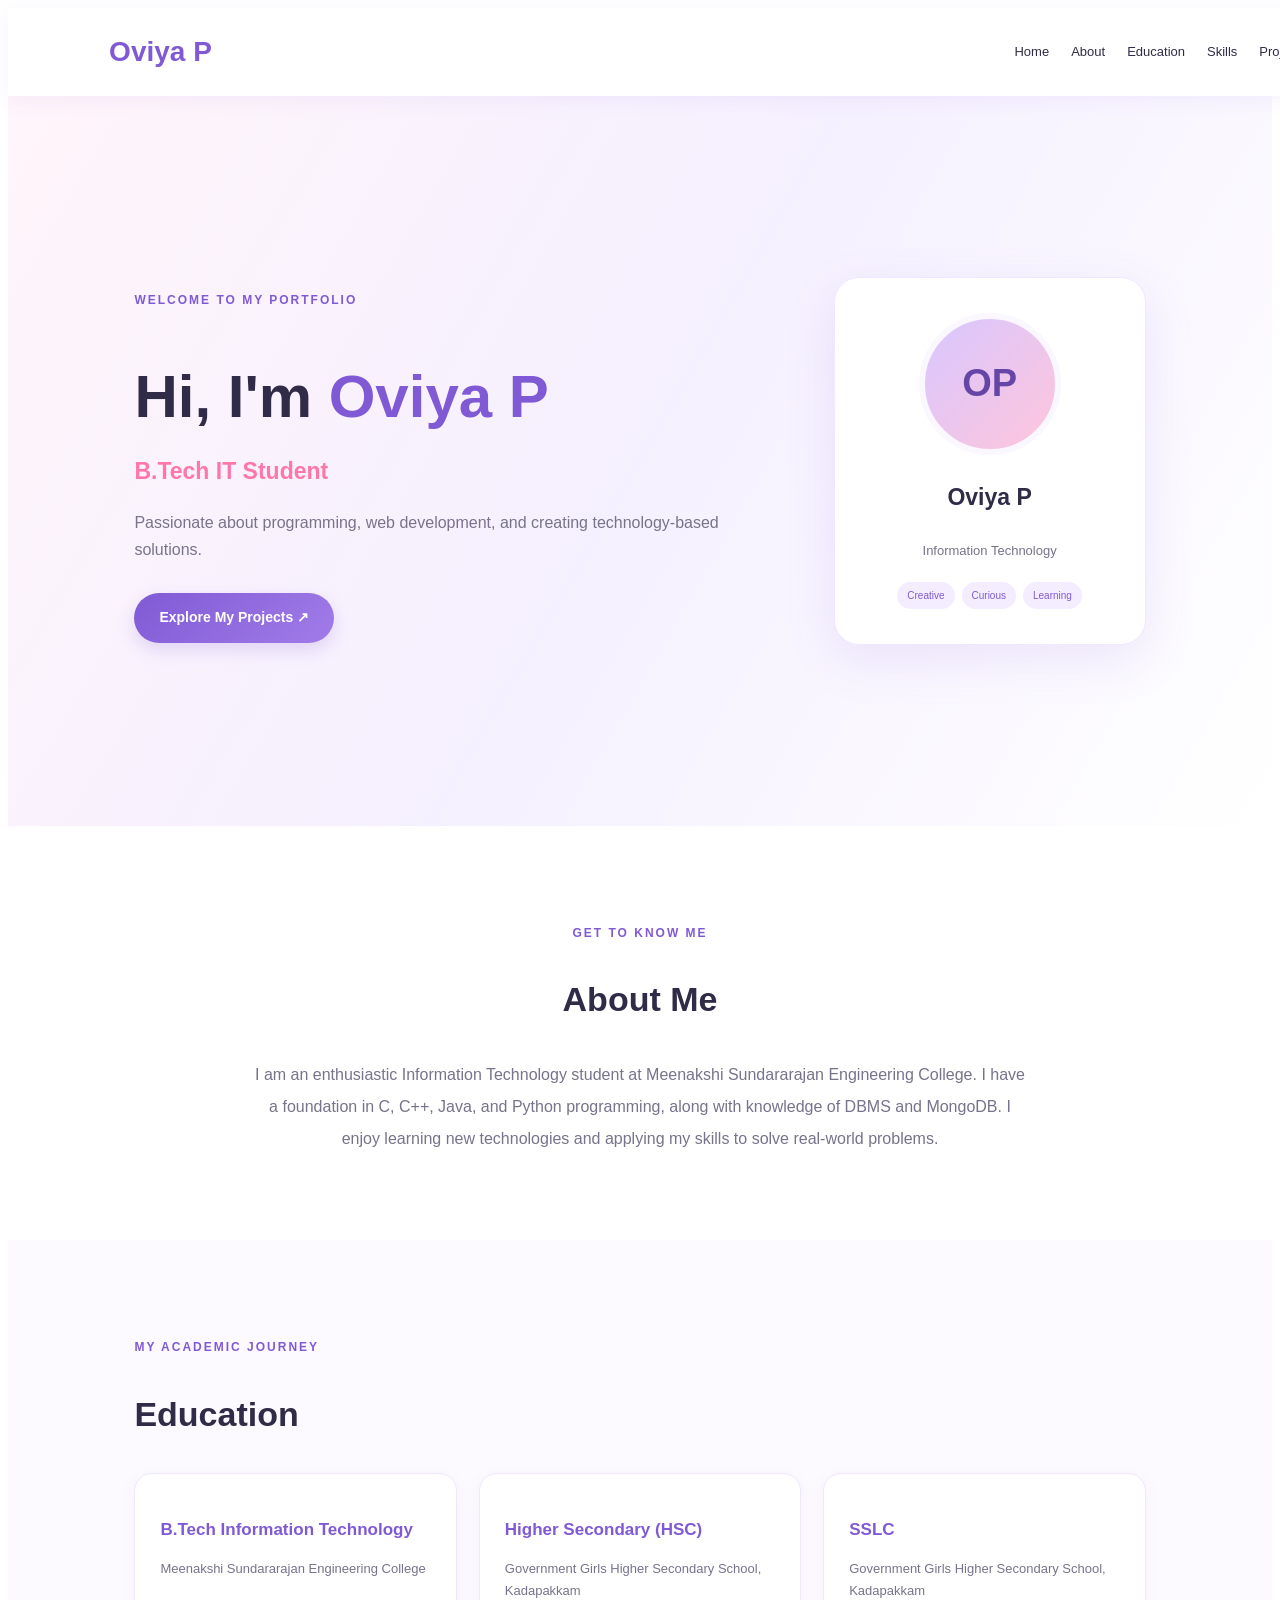
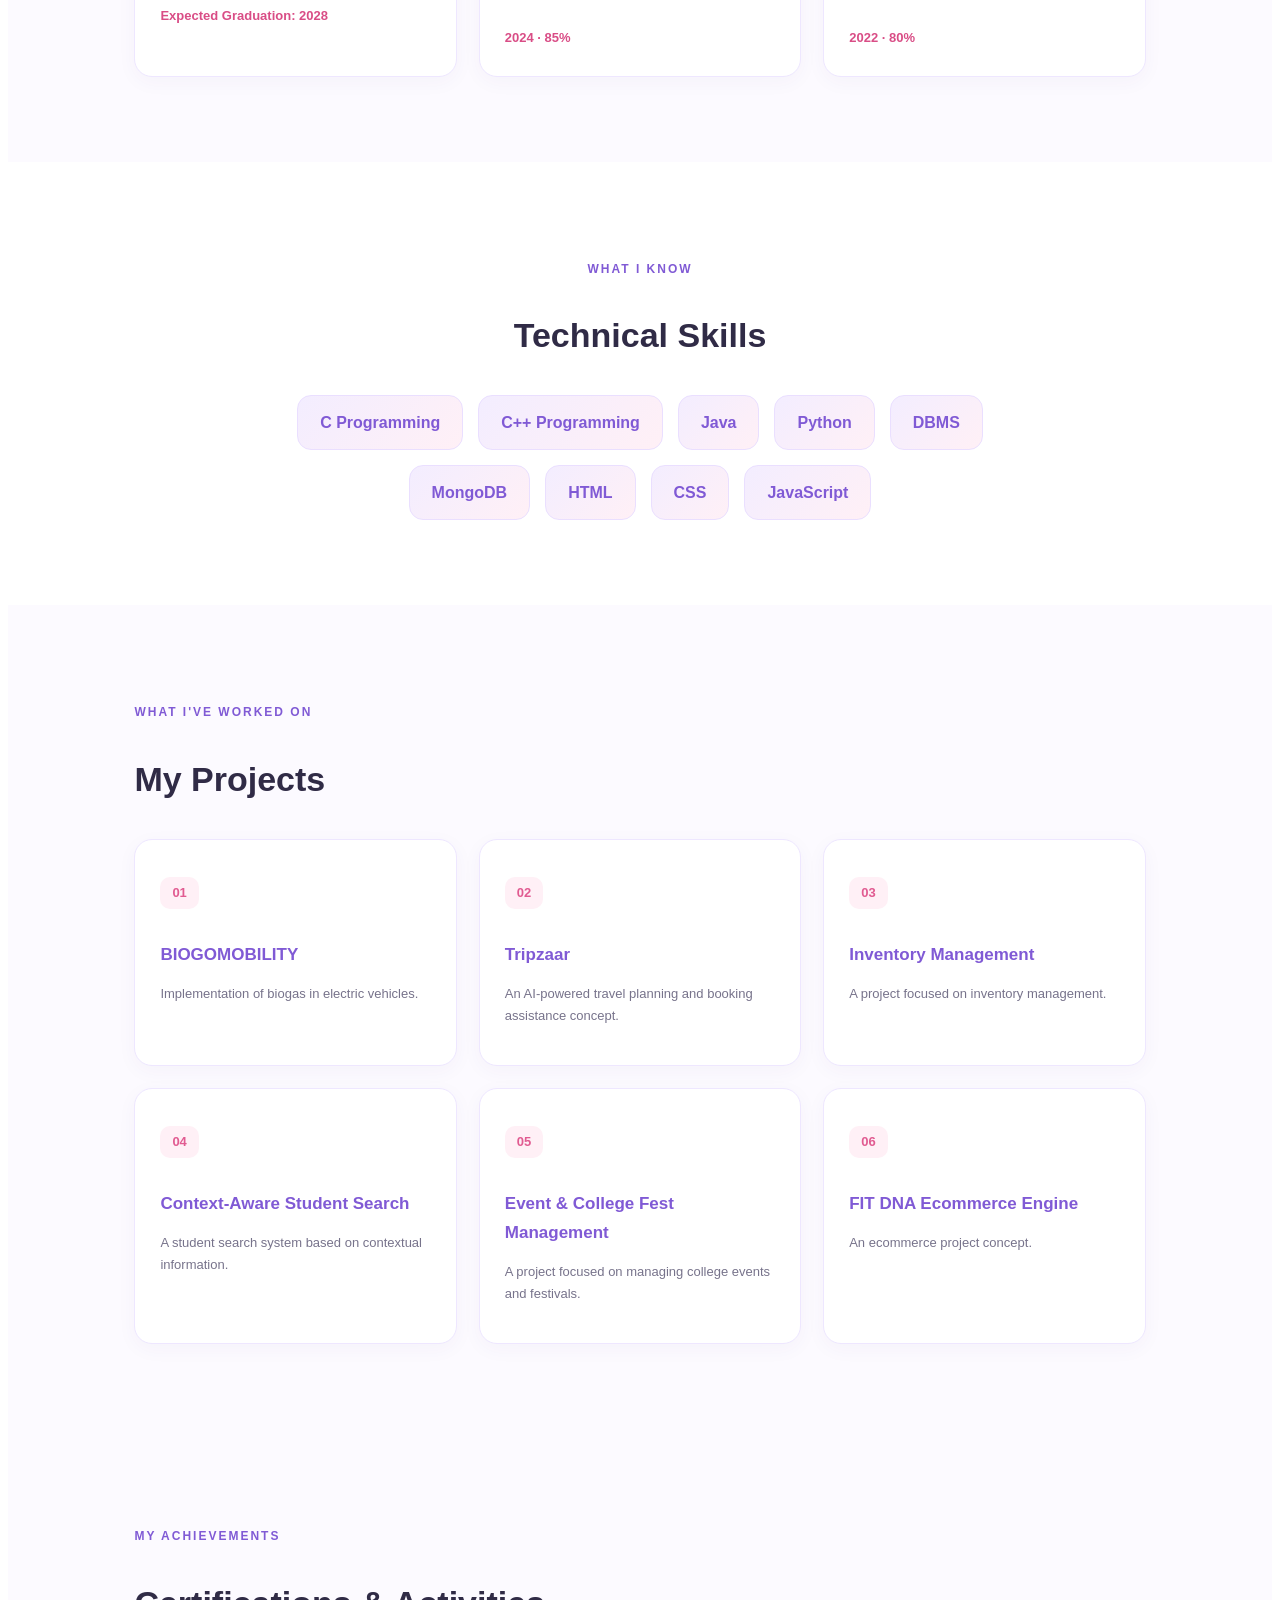
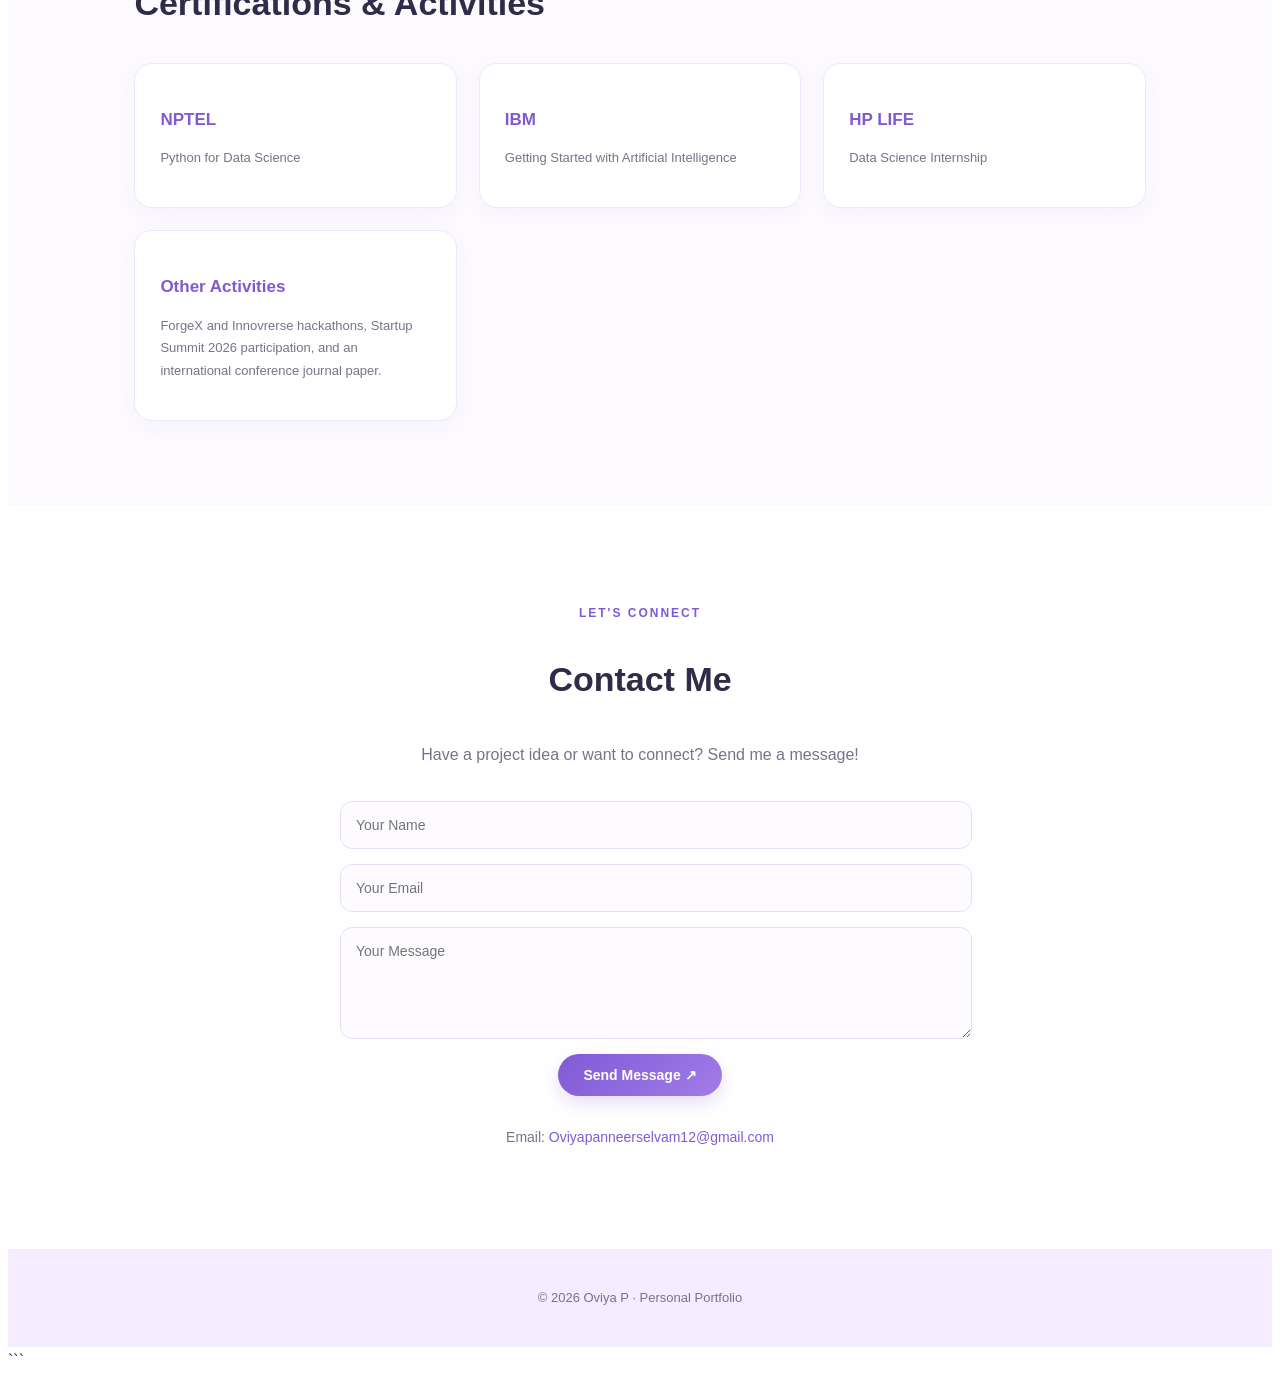
==== index.html @ 3f112557 "Add files via upload" ====
<!DOCTYPE html>
<html lang="en">
<head>
    <meta charset="UTF-8">
    <meta name="viewport" content="width=device-width, initial-scale=1.0">
    <title>Oviya P | Personal Portfolio</title>
    <link rel="stylesheet" href="style.css">
</head>
<body>

    <header>
        <a href="#home" class="logo">Oviya P</a>
        <nav>
            <a href="#home">Home</a>
            <a href="#about">About</a>
            <a href="#education">Education</a>
            <a href="#skills">Skills</a>
            <a href="#projects">Projects</a>
            <a href="#contact">Contact</a>
        </nav>
    </header>

    <section id="home" class="hero">
        <div class="hero-text">
            <p class="tag">WELCOME TO MY PORTFOLIO</p>
            <h1>Hi, I'm <span>Oviya P</span></h1>
            <h2>B.Tech IT Student</h2>
            <p>
                Passionate about programming, web development,
                and creating technology-based solutions.
            </p>
            <a href="#projects" class="btn">Explore My Projects ↗</a>
        </div>

        <div class="hero-card">
            <div class="profile-circle">OP</div>
            <h3>Oviya P</h3>
            <p>Information Technology</p>
            <div class="mini-tags">
                <span>Creative</span>
                <span>Curious</span>
                <span>Learning</span>
            </div>
        </div>
    </section>

    <section id="about">
        <p class="tag">GET TO KNOW ME</p>
        <h2 class="section-title">About Me</h2>
        <p class="about-text">
            I am an enthusiastic Information Technology student at
            Meenakshi Sundararajan Engineering College. I have a foundation
            in C, C++, Java, and Python programming, along with knowledge
            of DBMS and MongoDB. I enjoy learning new technologies and
            applying my skills to solve real-world problems.
        </p>
    </section>

    <section id="education">
        <p class="tag">MY ACADEMIC JOURNEY</p>
        <h2 class="section-title">Education</h2>

        <div class="card-grid">
            <div class="card">
                <h3>B.Tech Information Technology</h3>
                <p>Meenakshi Sundararajan Engineering College</p>
                <span>Expected Graduation: 2028</span>
            </div>

            <div class="card">
                <h3>Higher Secondary (HSC)</h3>
                <p>Government Girls Higher Secondary School, Kadapakkam</p>
                <span>2024 · 85%</span>
            </div>

            <div class="card">
                <h3>SSLC</h3>
                <p>Government Girls Higher Secondary School, Kadapakkam</p>
                <span>2022 · 80%</span>
            </div>
        </div>
    </section>

    <section id="skills">
        <p class="tag">WHAT I KNOW</p>
        <h2 class="section-title">Technical Skills</h2>

        <div class="skills-list">
            <span>C Programming</span>
            <span>C++ Programming</span>
            <span>Java</span>
            <span>Python</span>
            <span>DBMS</span>
            <span>MongoDB</span>
            <span>HTML</span>
            <span>CSS</span>
            <span>JavaScript</span>
        </div>
    </section>

    <section id="projects">
        <p class="tag">WHAT I'VE WORKED ON</p>
        <h2 class="section-title">My Projects</h2>

        <div class="card-grid">
            <div class="card project-card">
                <span class="project-number">01</span>
                <h3>BIOGOMOBILITY</h3>
                <p>Implementation of biogas in electric vehicles.</p>
            </div>

            <div class="card project-card">
                <span class="project-number">02</span>
                <h3>Tripzaar</h3>
                <p>An AI-powered travel planning and booking assistance concept.</p>
            </div>

            <div class="card project-card">
                <span class="project-number">03</span>
                <h3>Inventory Management</h3>
                <p>A project focused on inventory management.</p>
            </div>

            <div class="card project-card">
                <span class="project-number">04</span>
                <h3>Context-Aware Student Search</h3>
                <p>A student search system based on contextual information.</p>
            </div>

            <div class="card project-card">
                <span class="project-number">05</span>
                <h3>Event & College Fest Management</h3>
                <p>A project focused on managing college events and festivals.</p>
            </div>

            <div class="card project-card">
                <span class="project-number">06</span>
                <h3>FIT DNA Ecommerce Engine</h3>
                <p>An ecommerce project concept.</p>
            </div>
        </div>
    </section>

    <section id="certifications">
        <p class="tag">MY ACHIEVEMENTS</p>
        <h2 class="section-title">Certifications & Activities</h2>

        <div class="card-grid">
            <div class="card">
                <h3>NPTEL</h3>
                <p>Python for Data Science</p>
            </div>

            <div class="card">
                <h3>IBM</h3>
                <p>Getting Started with Artificial Intelligence</p>
            </div>

            <div class="card">
                <h3>HP LIFE</h3>
                <p>Data Science Internship</p>
            </div>

            <div class="card">
                <h3>Other Activities</h3>
                <p>ForgeX and Innovrerse hackathons, Startup Summit 2026 participation, and an international conference journal paper.</p>
            </div>
        </div>
    </section>

    <section id="contact">
        <p class="tag">LET'S CONNECT</p>
        <h2 class="section-title">Contact Me</h2>
        <p class="about-text">
            Have a project idea or want to connect? Send me a message!
        </p>

        <form id="contactForm">
            <input type="text" id="name" placeholder="Your Name" required>
            <input type="email" id="email" placeholder="Your Email" required>
            <textarea id="message" placeholder="Your Message" rows="5" required></textarea>
            <button type="submit" class="btn">Send Message ↗</button>
        </form>

        <p id="response"></p>
        <p class="email-link">
            Email:
            <a href="mailto:Oviyapanneerselvam12@gmail.com">
                Oviyapanneerselvam12@gmail.com
            </a>
        </p>
    </section>

    <footer>
        <p>© 2026 Oviya P · Personal Portfolio</p>
    </footer>

    <script src="script.js"></script>
</body>
</html>
```
---- style.css ----
```css
@import url('https://fonts.googleapis.com/css2?family=Poppins:wght@300;400;500;600;700;800&display=swap');

* {
    margin: 0;
    padding: 0;
    box-sizing: border-box;
    scroll-behavior: smooth;
}

:root {
    --purple: #805ad5;
    --pink: #ff77a9;
    --light-purple: #f3edff;
    --light-pink: #fff0f6;
    --text: #302b46;
    --muted: #77738b;
    --white: #ffffff;
}

body {
    font-family: 'Poppins', sans-serif;
    background: var(--white);
    color: var(--text);
    line-height: 1.7;
}

header {
    width: 100%;
    padding: 20px 8%;
    display: flex;
    align-items: center;
    justify-content: space-between;
    background: rgba(255, 255, 255, 0.96);
    position: sticky;
    top: 0;
    z-index: 100;
    box-shadow: 0 3px 20px rgba(128, 90, 213, 0.08);
}

.logo {
    font-size: 28px;
    font-weight: 800;
    color: var(--purple);
    text-decoration: none;
}

.logo span {
    color: var(--pink);
}

nav {
    display: flex;
    gap: 22px;
    flex-wrap: wrap;
}

nav a {
    text-decoration: none;
    color: var(--text);
    font-size: 13px;
    font-weight: 500;
    transition: 0.3s;
}

nav a:hover {
    color: var(--purple);
}

section {
    padding: 85px 10%;
    scroll-margin-top: 80px;
}

.hero {
    min-height: 560px;
    display: flex;
    align-items: center;
    justify-content: space-between;
    gap: 50px;
    background: linear-gradient(120deg, #fff5fa, #f5f0ff, #ffffff);
}

.hero-text {
    max-width: 600px;
}

.tag {
    color: var(--purple);
    font-size: 12px;
    font-weight: 700;
    letter-spacing: 2px;
    margin-bottom: 12px;
}

.hero h1 {
    font-size: clamp(38px, 5vw, 60px);
    line-height: 1.2;
    margin-bottom: 15px;
}

.hero h1 span {
    color: var(--purple);
}

.hero h2 {
    font-size: 23px;
    color: var(--pink);
    margin-bottom: 18px;
}

.hero-text > p:not(.tag) {
    color: var(--muted);
    margin-bottom: 30px;
}

.btn {
    display: inline-block;
    border: none;
    background: linear-gradient(135deg, var(--purple), #a17ce8);
    color: white;
    padding: 13px 25px;
    border-radius: 30px;
    font-family: inherit;
    font-size: 14px;
    font-weight: 600;
    text-decoration: none;
    cursor: pointer;
    transition: 0.3s;
    box-shadow: 0 7px 18px rgba(128, 90, 213, 0.2);
}

.btn:hover {
    transform: translateY(-3px);
    box-shadow: 0 10px 25px rgba(128, 90, 213, 0.3);
}

.hero-card {
    min-width: 260px;
    padding: 35px 25px;
    text-align: center;
    background: white;
    border-radius: 25px;
    box-shadow: 0 15px 50px rgba(128, 90, 213, 0.13);
    border: 1px solid #f0e8ff;
}

.profile-circle {
    width: 130px;
    height: 130px;
    margin: 0 auto 20px;
    display: grid;
    place-items: center;
    border-radius: 50%;
    background: linear-gradient(135deg, #d8c7ff, #ffc5dc);
    color: #6545a6;
    font-size: 38px;
    font-weight: 800;
    border: 6px solid #faf7ff;
}

.hero-card h3 {
    font-size: 23px;
}

.hero-card p {
    color: var(--muted);
    font-size: 13px;
}

.mini-tags {
    display: flex;
    gap: 7px;
    justify-content: center;
    flex-wrap: wrap;
    margin-top: 20px;
}

.mini-tags span {
    background: var(--light-purple);
    color: var(--purple);
    border-radius: 20px;
    padding: 5px 10px;
    font-size: 10px;
}

.section-title {
    font-size: 34px;
    margin-bottom: 30px;
}

#about,
#skills,
#contact {
    text-align: center;
}

.about-text {
    max-width: 780px;
    margin: 0 auto;
    color: var(--muted);
    line-height: 2;
}

#education,
#projects,
#certifications {
    background: #fcfaff;
}

.card-grid {
    display: grid;
    grid-template-columns: repeat(3, minmax(0, 1fr));
    gap: 22px;
}

.card {
    background: white;
    padding: 25px;
    border-radius: 18px;
    border: 1px solid #eee7ff;
    box-shadow: 0 5px 20px rgba(80, 60, 120, 0.04);
    transition: 0.3s;
}

.card:hover {
    transform: translateY(-6px);
    box-shadow: 0 12px 30px rgba(128, 90, 213, 0.12);
    border-color: #d8c7ff;
}

.card h3 {
    color: var(--purple);
    font-size: 17px;
    margin-bottom: 10px;
}

.card p,
.card span {
    color: var(--muted);
    font-size: 13px;
}

.card span {
    display: inline-block;
    margin-top: 12px;
    color: #d94d86;
    font-weight: 600;
}

.skills-list {
    display: flex;
    justify-content: center;
    gap: 15px;
    flex-wrap: wrap;
    max-width: 800px;
    margin: auto;
}

.skills-list span {
    background: linear-gradient(135deg, var(--light-purple), var(--light-pink));
    color: var(--purple);
    border: 1px solid #eadfff;
    padding: 13px 22px;
    border-radius: 14px;
    font-weight: 600;
    transition: 0.3s;
}

.skills-list span:hover {
    background: var(--purple);
    color: white;
    transform: translateY(-4px);
}

.project-number {
    display: inline-block;
    background: var(--light-pink);
    color: #e15b91 !important;
    padding: 5px 12px;
    border-radius: 10px;
    margin-bottom: 15px;
}

#contact form {
    max-width: 600px;
    margin: 30px auto;
    display: flex;
    flex-direction: column;
    gap: 15px;
}

input,
textarea {
    width: 100%;
    padding: 15px;
    border: 1px solid #e6def5;
    border-radius: 12px;
    background: #fdfbff;
    font-family: inherit;
    font-size: 14px;
    outline: none;
    resize: vertical;
    transition: 0.3s;
}

input:focus,
textarea:focus {
    border-color: var(--purple);
    box-shadow: 0 0 0 3px rgba(128, 90, 213, 0.1);
}

#contact form .btn {
    align-self: center;
}

#response {
    color: #24865b;
    font-weight: 600;
}

.email-link {
    margin-top: 20px;
    color: var(--muted);
    font-size: 14px;
    overflow-wrap: anywhere;
}

.email-link a {
    color: var(--purple);
    text-decoration: none;
}

footer {
    padding: 25px;
    text-align: center;
    background: var(--light-purple);
    color: var(--muted);
    font-size: 13px;
}

@media (max-width: 950px) {
    header {
        flex-direction: column;
        gap: 15px;
    }

    nav {
        justify-content: center;
    }

    .hero {
        flex-direction: column;
        text-align: center;
    }

    .card-grid {
        grid-template-columns: repeat(2, minmax(0, 1fr));
    }
}

@media (max-width: 600px) {
    section {
        padding: 60px 7%;
    }

    nav {
        gap: 12px;
    }

    nav a {
        font-size: 12px;
    }

    .hero h1 {
        font-size: 38px;
    }

    .section-title {
        font-size: 28px;
    }

    .card-grid {
        grid-template-columns: 1fr;
    }

    .hero-card {
        min-width: 0;
        width: 100%;
        max-width: 320px;
    }
}
```
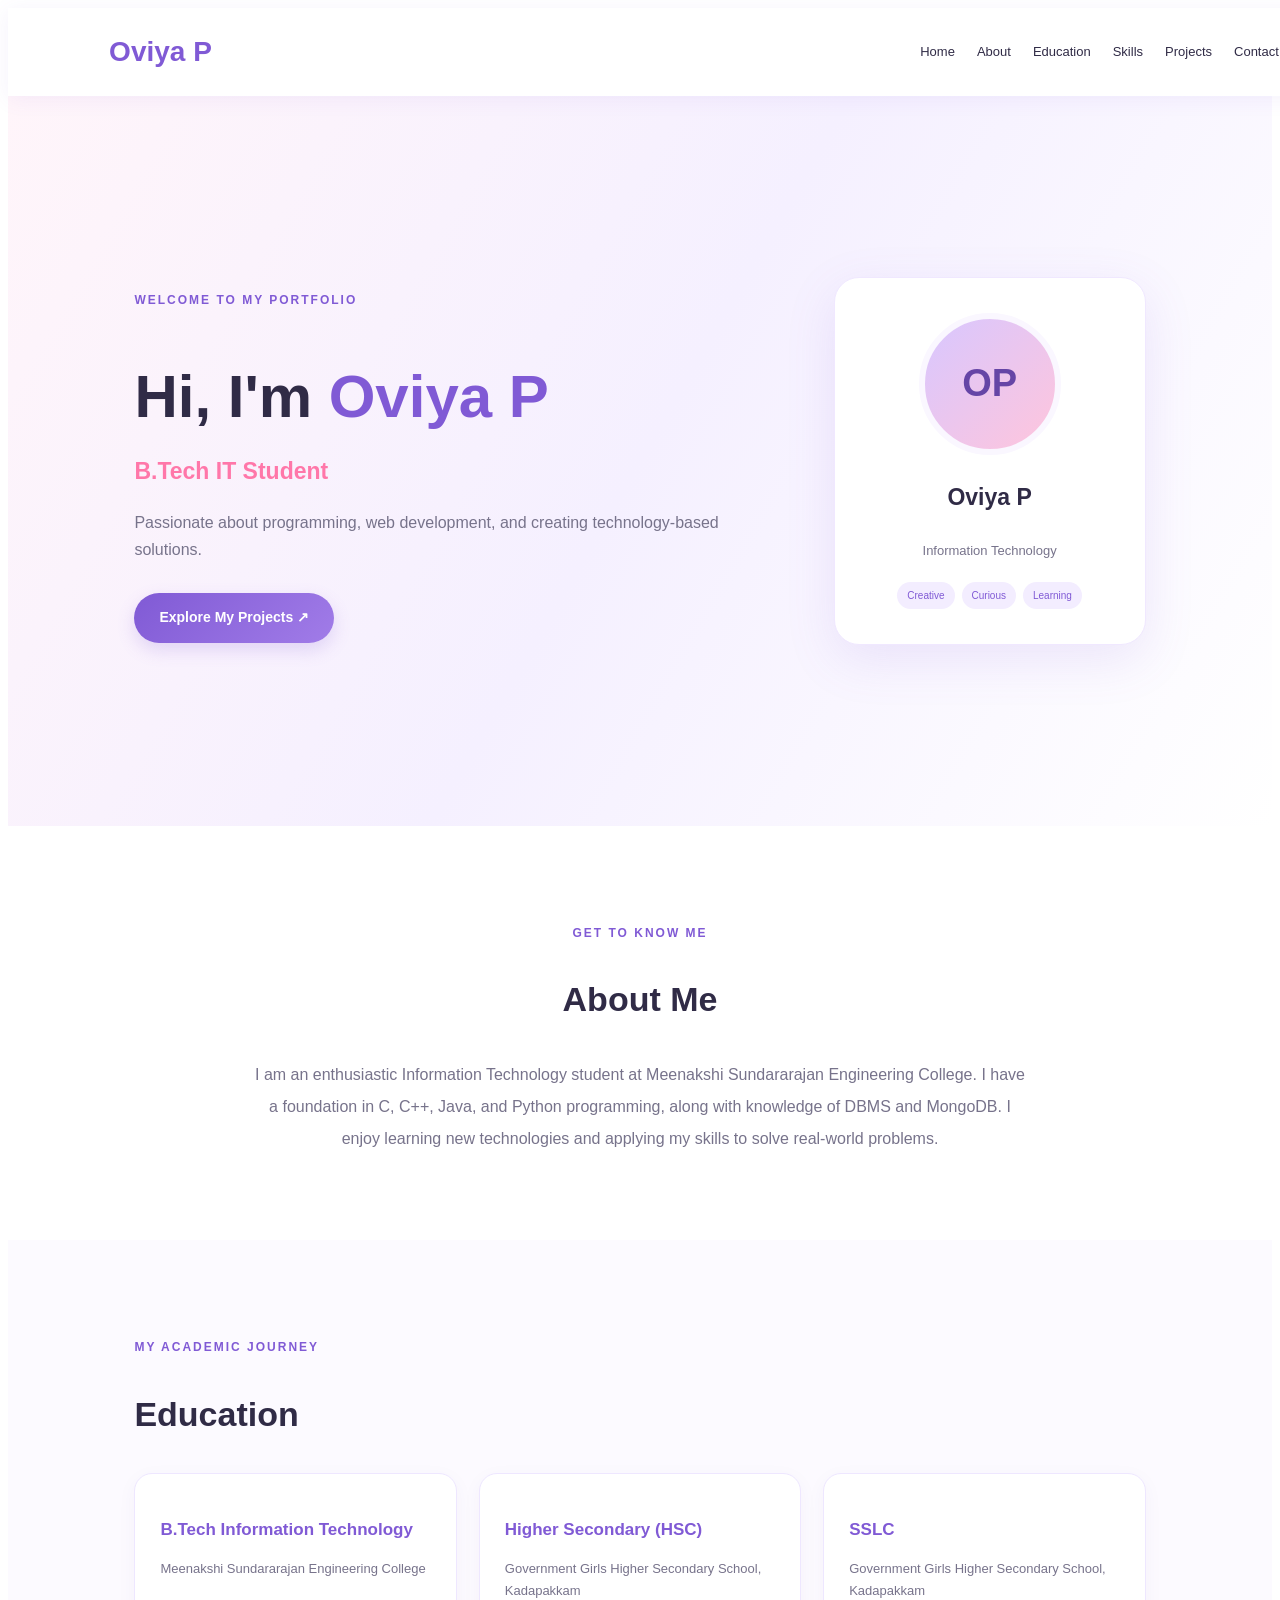
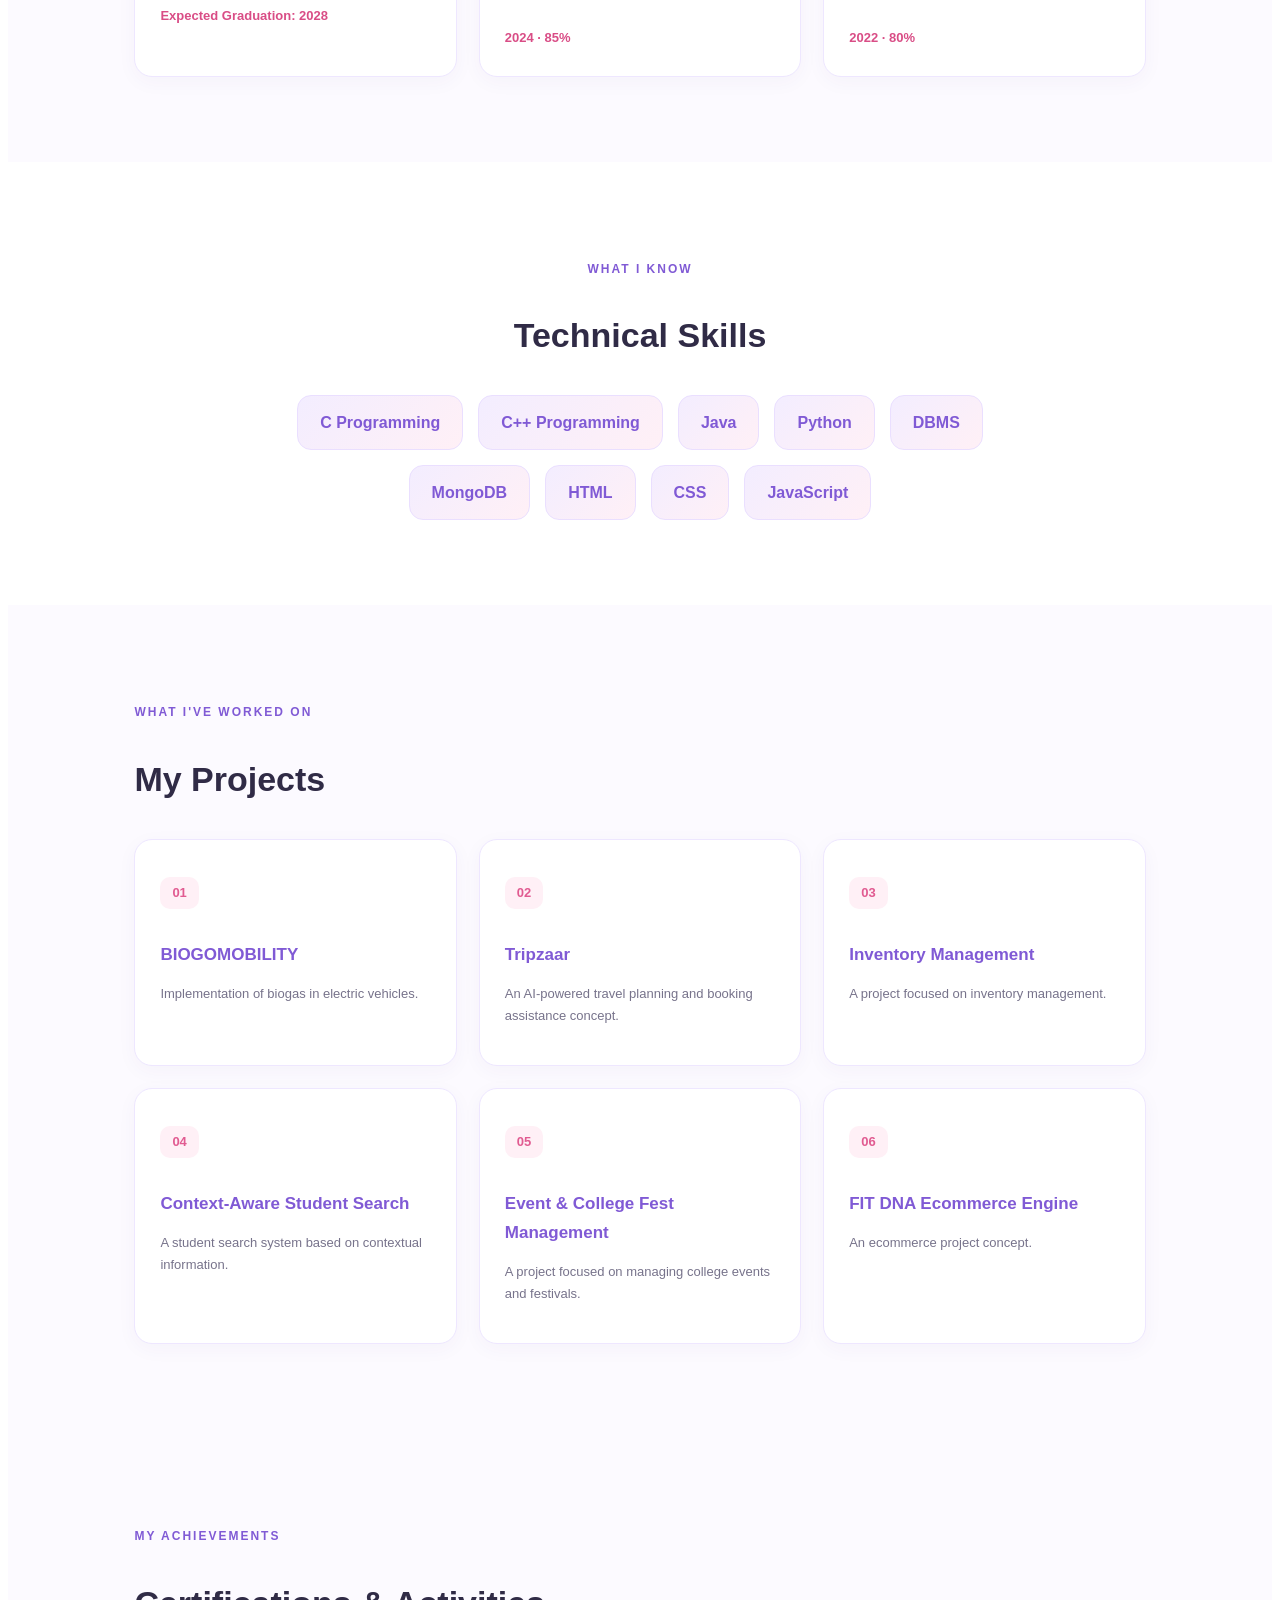
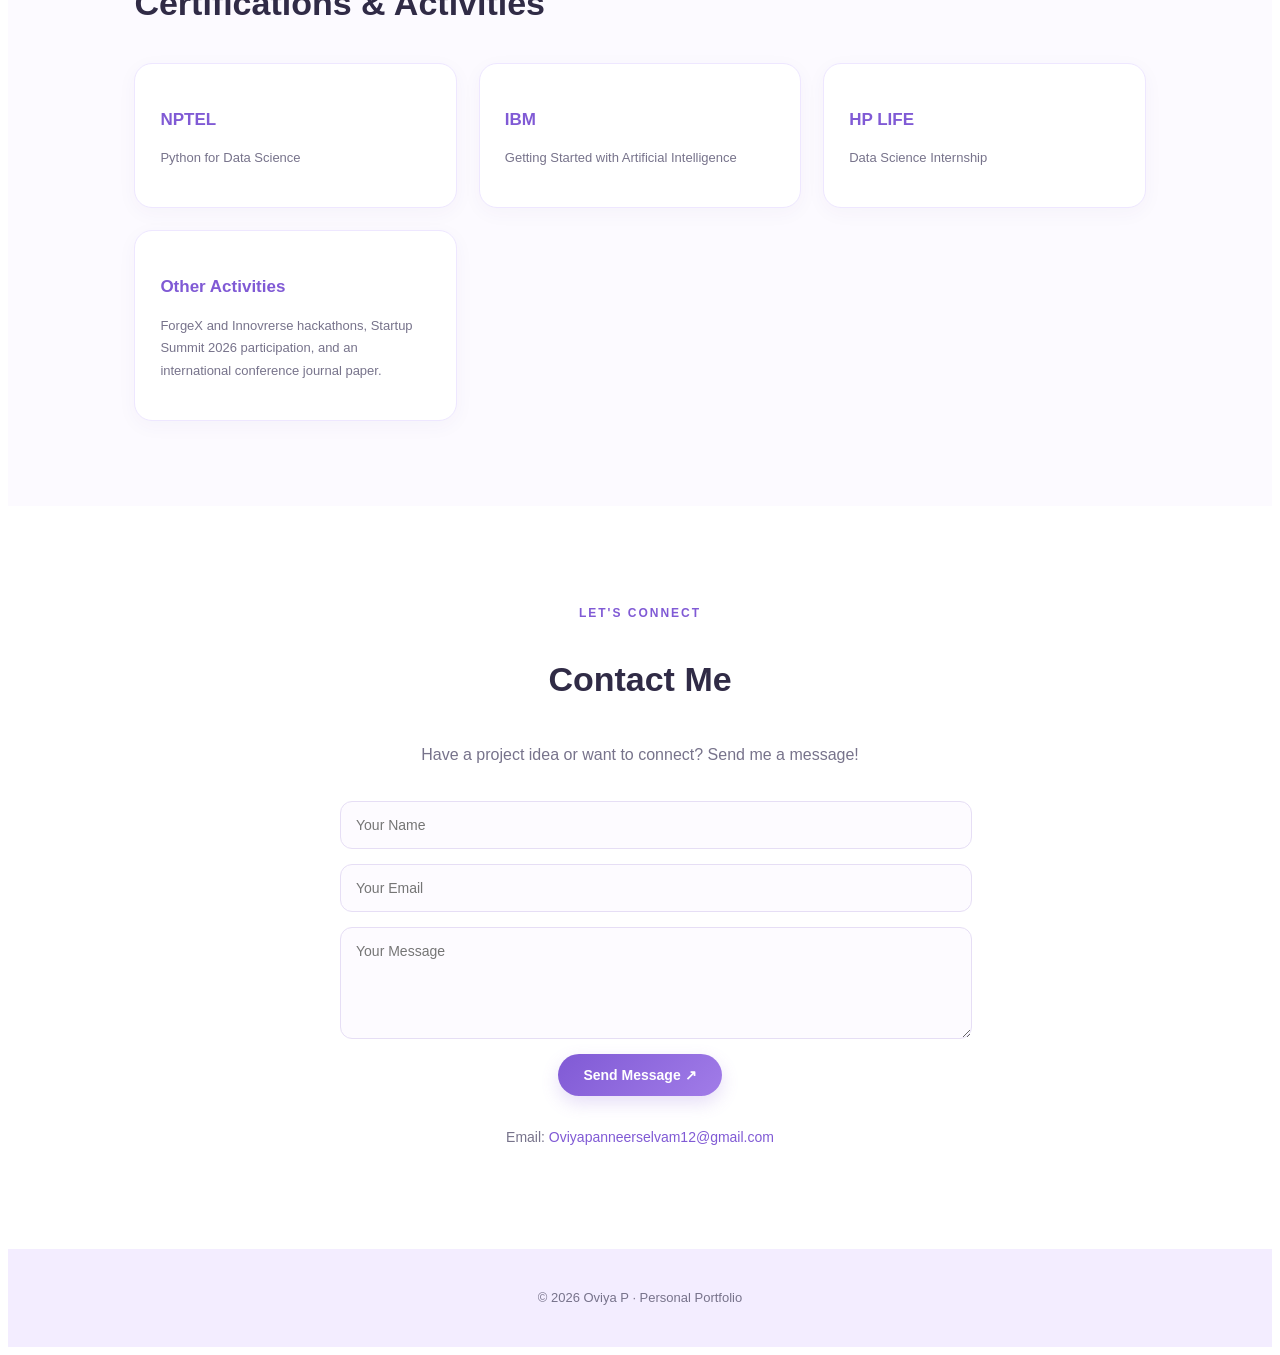
==== commit ed095eb9: "Add files via upload" ====
--- a/index.html
+++ b/index.html
@@ -10,6 +10,7 @@
 
     <header>
         <a href="#home" class="logo">Oviya P</a>
+
         <nav>
             <a href="#home">Home</a>
             <a href="#about">About</a>
@@ -17,6 +18,7 @@
             <a href="#skills">Skills</a>
             <a href="#projects">Projects</a>
             <a href="#contact">Contact</a>
+            <a href="/admin">Admin Login</a>
         </nav>
     </header>
 
@@ -183,6 +185,7 @@
         </form>
 
         <p id="response"></p>
+
         <p class="email-link">
             Email:
             <a href="mailto:Oviyapanneerselvam12@gmail.com">
@@ -196,6 +199,6 @@
     </footer>
 
     <script src="script.js"></script>
+
 </body>
-</html>
-```
+</html>
